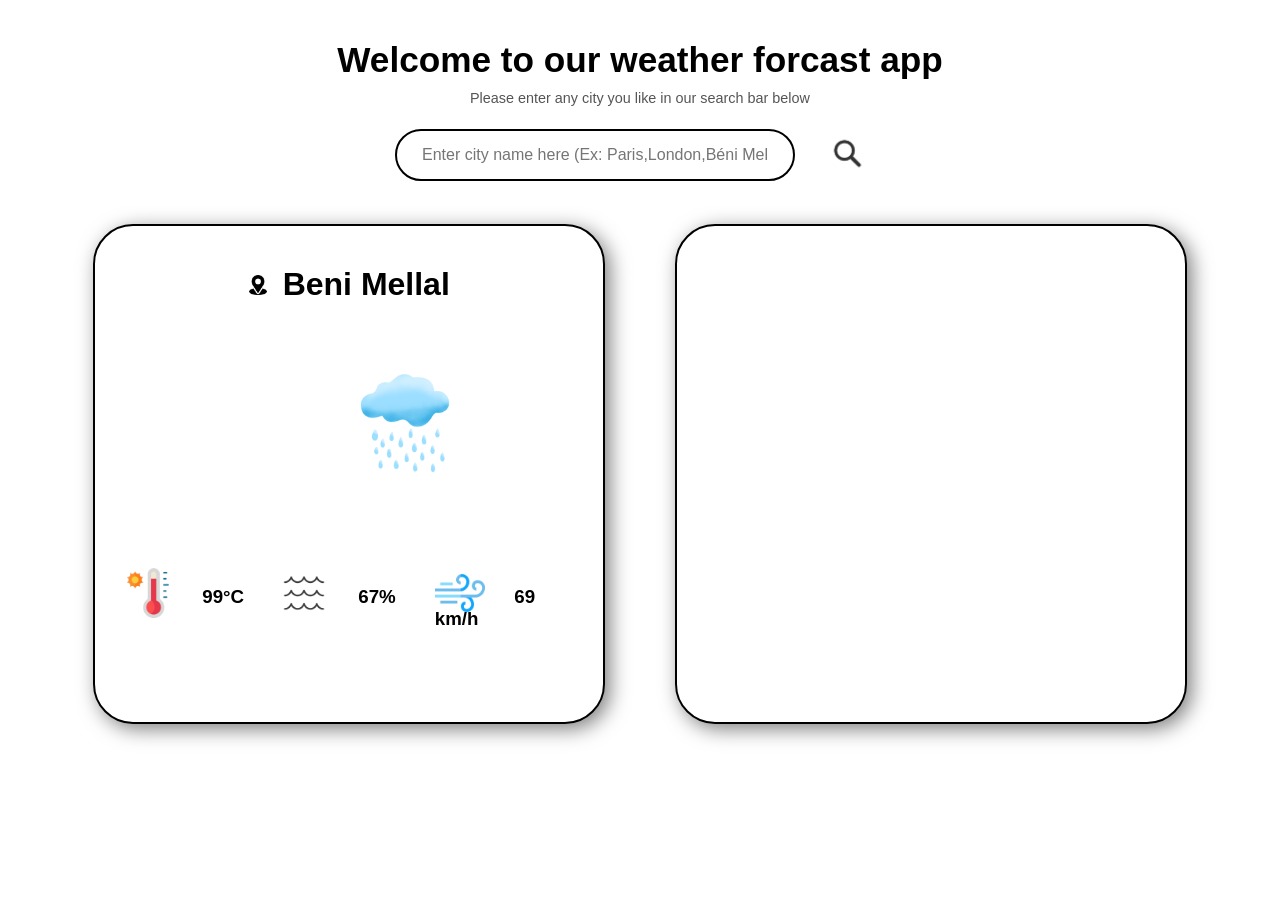
==== page 2/page2.html @ b2486817 "first saved changes" ====
<!DOCTYPE html>
<html lang="en">
    <head>
        <meta charset="UTF-8">
        <meta name="viewport" content="width=device-width, initial-scale=1.0">
        <title>page de recherche</title>
        <link rel="stylesheet" href="style.css">
        <script src="page2.js"></script>
    </head>
    
    <body>
        <div class="intro" style="text-align: center;">
            <h1>Welcome to our <span>weather forcast app</span></h1>
            <p>Please enter any city you like in our search bar below</p>
        </div>  

        <div class="search-bar">
            <input type="text" placeholder="Enter city name here (Ex: Paris,London,Béni Mellal....)">
            <button id="btn-search"><img src="image/vecteezy_reaction-icon-to-posts-on-social-media-and-video-streaming_14203540.png" alt="search"></button>
        </div>
        <div class="contenuCarte">
            <div class="carte-meteo">
            <div class="cityName">
                <img src="image/localisation.png" alt="">
                <h1 class="city">Beni Mellal</h1>
            </div>
            <div class="imgcenter">
                <img src="image/rain.png" alt="teeee">
            </div>
            <div class="etat">
                <div class="temp">
                    <img src="image/temp.png" alt="Temperature">
                    <h3>99°C</h3>
                </div>
                <div class="hummidity">
                    <img src="image/humidity.png" alt="Humidity">
                    <h3>67%</h3>
                </div>
                <div class="windSpeed">
                    <img src="image/vent.png" alt="wind speed">
                    <h3>69 km/h</h3>
                </div>
            </div>

        </div>

        <div class="historique"></div>
        </div>
        

    </body>
</html>
---- page 2/style.css ----
* {
    margin: 0;
    padding: 0;
    box-sizing: border-box;
}


body {
    font-family: Arial, sans-serif;
    display: flex;
    flex-direction: column;
    align-items: center;
}


.intro {
    margin-top: 40px;
    margin-bottom: 10px;
}

.intro h1 {
    font-size: 2.2rem;
    margin-bottom: 10px;
}

.intro span {
    font-weight: bold;
}

.intro p {
    color: #555;
    font-size: 0.9rem;
}

/* SEARCH BAR */
.search-bar {
    display: flex;
    justify-content: center;
    align-items: center;
    gap: 15px;
    margin-bottom: 10px;
}

.search-bar input {
    width: 400px;
    max-width: 70vw;
    padding: 15px 25px;
    border-radius: 40px;
    border: 2px solid black;
    outline: none;
    font-size: 1rem;
}

.search-bar button {
    
    border: none;
    background: white;
    cursor: pointer;

}


.search-bar img {

    height: 75px;
    width: 75px;

}
.search-bar img:hover{
    filter: drop-shadow(5px 5px 10px rgba(0, 0, 0, 0.5));
}

.contenuCarte {
    display: flex;
    justify-content: center; 
    gap: 30px; 
    width: 100%;
    margin-top: 20px;
    height: 500px;
    
    
}
.carte-meteo,
.historique {
    width: 40%;
    min-height: 250px;
    border: 2px solid black;
    background: white;
    border-radius: 40px;
    filter: drop-shadow(5px 5px 10px rgba(0, 0, 0, 0.5));
}


body {
    flex-wrap: wrap;
}


.carte-meteo {
    margin-right: 20px;
}

.historique {
    margin-left: 20px;
}



.carte-meteo,
.historique {
    display: inline-block;
    vertical-align: top;
}


.carte-meteo {
    padding: 20px;
}


.cityName {
    text-align: center;
    margin-bottom: 20px;
    margin-top: 20px;

}

.cityName h1{
    display: inline;
    margin-left: 10px;
}



.etat .temp h3,.etat .hummidity h3,.etat .windSpeed h3{
    display: inline;
    bottom: 15px;
    position: relative;
}


.imgcenter{
    position: relative;
    left: 190px;
    height: 200px;
    width: 200px;
    margin-bottom: 20px;
    
    display:flex;
    justify-content: center;
    align-items: center;
}



                                            /*---------------------PICTURES----------------------------*/
                                            /*---------------------PICTURES----------------------------*/
                                            /*---------------------PICTURES----------------------------*/
                                            /*---------------------PICTURES----------------------------*/


.cityName img{
    width:20px;
    height: 20px;    
}

.imgcenter img{
    width: 100px;
    height: 100px;
    
}
.etat {
    display: flex;
    justify-content: space-around;
    align-items: center;
    margin-top: 45px;
}

.etat .temp ,.etat .hummidity,.etat .windSpeed{
    display: inline;
    height:100px;
    width: 30%;
    bottom: 10px;
    
}
.etat .temp{

}
.etat .temp img{
    width:50px;
    height: 50px;
    margin-right: 25px;
}
.etat .hummidity{

}
.etat .hummidity img{
    width:50px;
    height: 50px;
    margin-right: 25px;
}
.etat .windSpeed{
   

}

.etat .windSpeed img{
    width:50px;
    height: 50px;
    margin-right: 25px;
}

@media (max-width: 768px) {
    .search-bar {
        flex-direction: column;
    }

    .search-bar input {
        width: 100%;
    }

    .carte-meteo,
    .historique {
        width: 90%;
        margin: 10px 0;
        display: block;
    }
}
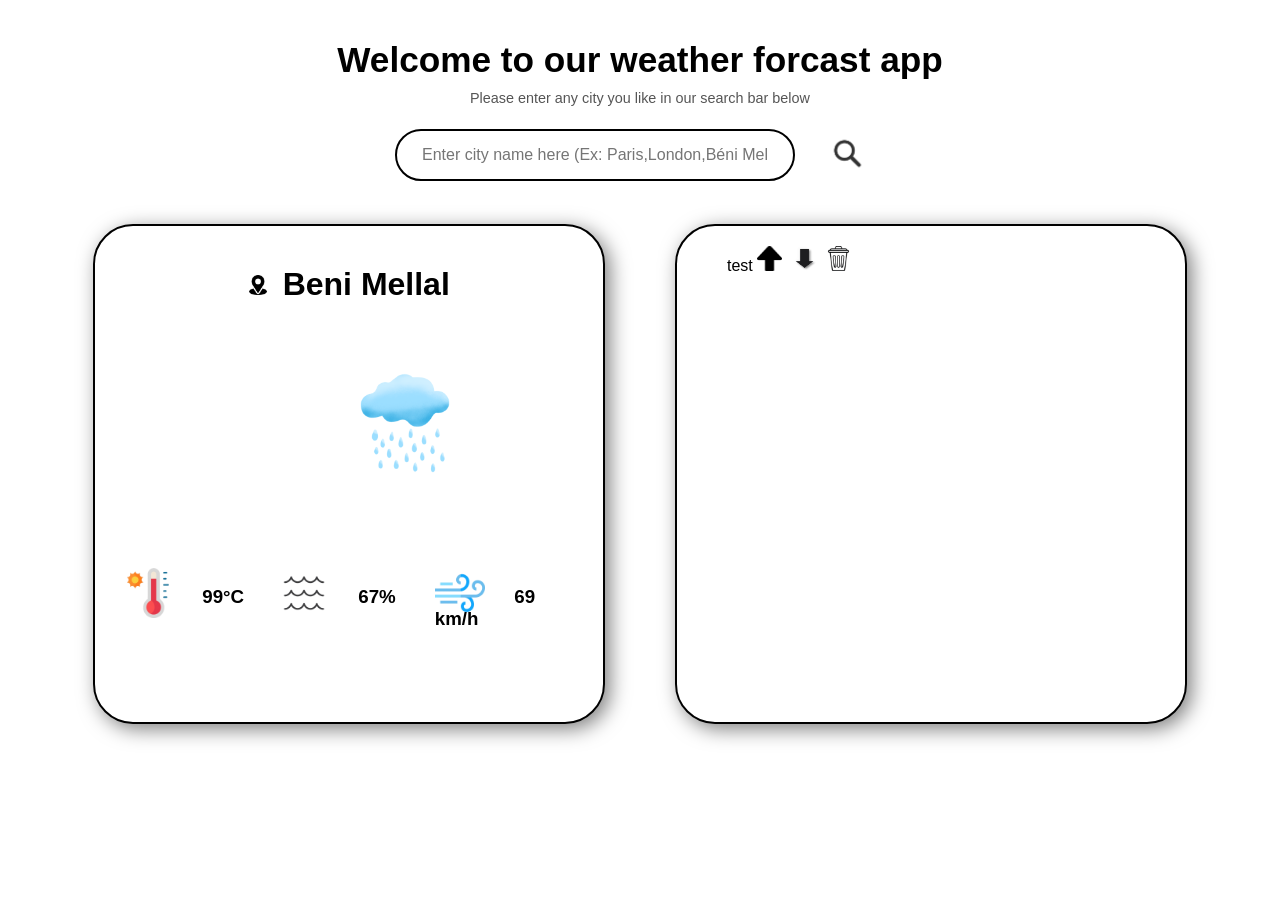
==== commit 40a1127a: "Only JavaScript left, still need some changes in CSS tho" ====
--- a/page 2/page2.html
+++ b/page 2/page2.html
@@ -5,7 +5,7 @@
         <meta name="viewport" content="width=device-width, initial-scale=1.0">
         <title>page de recherche</title>
         <link rel="stylesheet" href="style.css">
-        <script src="page2.js"></script>
+        
     </head>
     
     <body>
@@ -44,9 +44,13 @@
 
         </div>
 
-        <div class="historique"></div>
+        <div class="historique">
+            <ul class="les_historiques">
+                <li>test <button id="up"><img src="image/up_arrow.png" alt="go up"></button>  <button id="down"><img src="image/down_arrow.png" alt="go down"></button>  <button id="delete"><img src="image/delete.png" alt="delete"></button></li>
+            </ul>
+        </div>
         </div>
         
-
+        <script src="page2.js"></script>
     </body>
 </html>
--- a/page 2/style.css
+++ b/page 2/style.css
@@ -152,6 +152,29 @@
     align-items: center;
 }
 
+/*---------------------------------HISTORIQUE--------------------*/
+
+.les_historiques{
+    margin-top: 20px;
+    margin-left: 50px;
+    height: 15px;
+    top: 40px;
+}
+
+
+.les_historiques li{
+
+    display: inline;
+    position: relative;
+}
+
+.les_historiques button{
+    border: none;
+    background: white;
+    cursor: pointer;
+    margin-right: 5px;
+}
+
 
 
                                             /*---------------------PICTURES----------------------------*/
@@ -209,6 +232,13 @@
     width:50px;
     height: 50px;
     margin-right: 25px;
+}
+
+
+
+.les_historiques img{
+    width:25px;
+    height: 25px;
 }
 
 @media (max-width: 768px) {
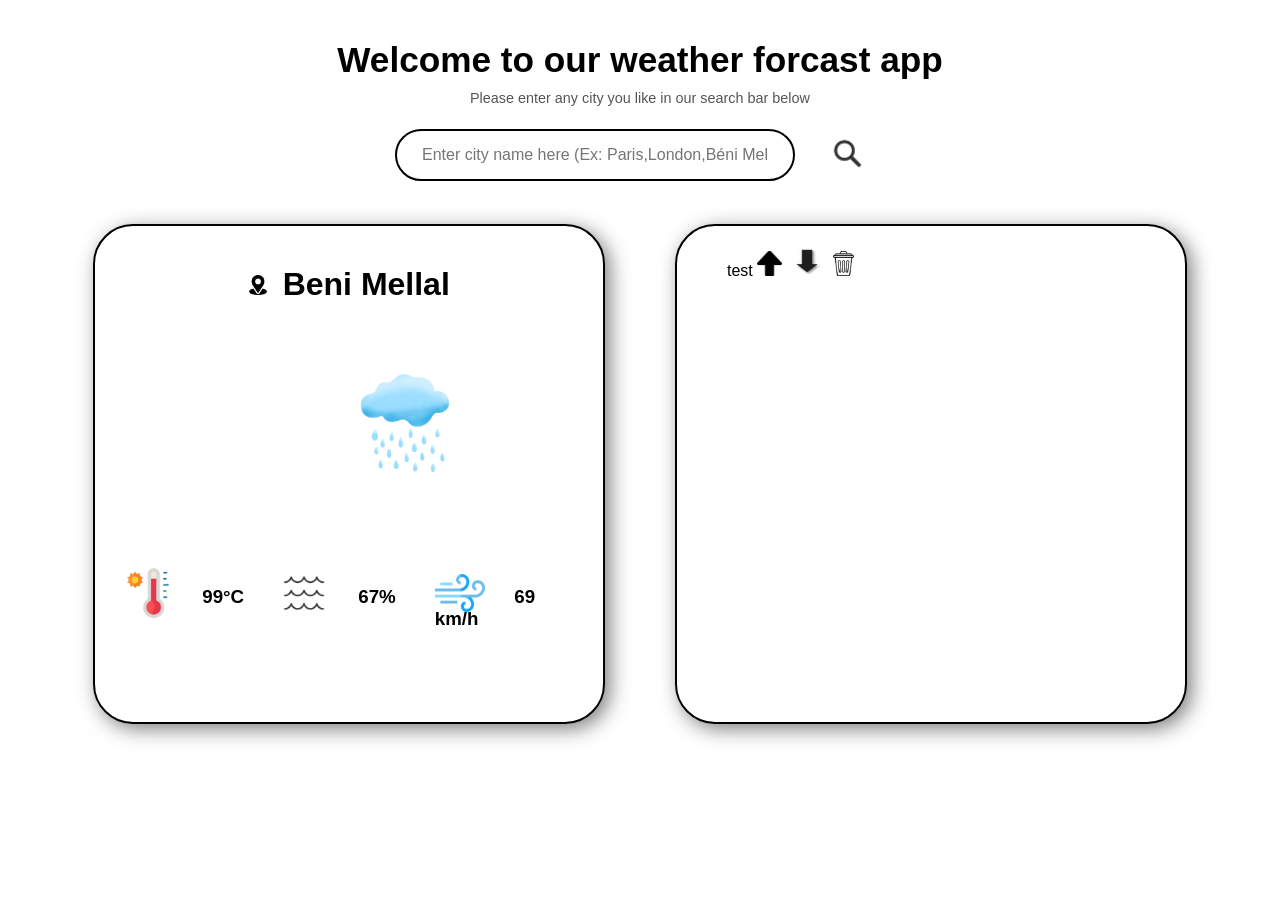
==== commit 3397253f: "small change" ====
--- a/page 2/page2.html
+++ b/page 2/page2.html
@@ -50,7 +50,7 @@
             </ul>
         </div>
         </div>
+        <script src="page2.js"></script>
         
-        <script src="page2.js"></script>
     </body>
 </html>
--- a/page 2/style.css
+++ b/page 2/style.css
@@ -241,6 +241,11 @@
     height: 25px;
 }
 
+#down img{
+    width: 30px;
+    height: 30px;
+}
+
 @media (max-width: 768px) {
     .search-bar {
         flex-direction: column;
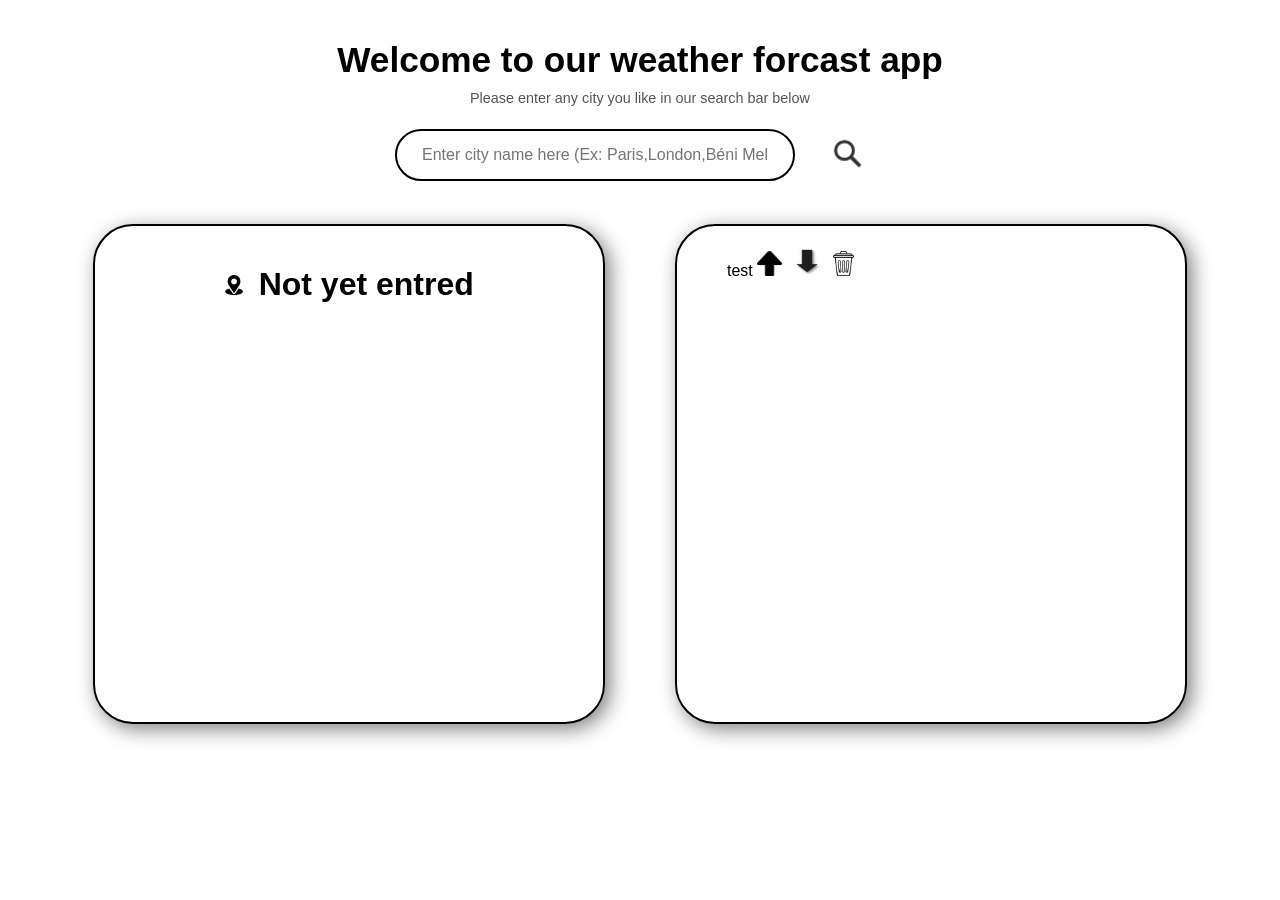
==== commit 4be76239: "finally added JavaScript on the content area of the weather info" ====
--- a/page 2/page2.html
+++ b/page 2/page2.html
@@ -5,6 +5,7 @@
         <meta name="viewport" content="width=device-width, initial-scale=1.0">
         <title>page de recherche</title>
         <link rel="stylesheet" href="style.css">
+        <link rel="shortcut icon" href="image/drizzle.png" type="image/x-icon">
         
     </head>
     
@@ -15,32 +16,41 @@
         </div>  
 
         <div class="search-bar">
-            <input type="text" placeholder="Enter city name here (Ex: Paris,London,Béni Mellal....)">
+            <input type="text" placeholder="Enter city name here (Ex: Paris,London,Béni Mellal....)" id="txt">
             <button id="btn-search"><img src="image/vecteezy_reaction-icon-to-posts-on-social-media-and-video-streaming_14203540.png" alt="search"></button>
         </div>
+
+        <div class="errorsMSG">
+            <p>Wrong or invalide city name</p>
+        </div>
+
         <div class="contenuCarte">
             <div class="carte-meteo">
             <div class="cityName">
                 <img src="image/localisation.png" alt="">
-                <h1 class="city">Beni Mellal</h1>
+                <h1 class="city">Not yet entred</h1>
             </div>
-            <div class="imgcenter">
-                <img src="image/rain.png" alt="teeee">
-            </div>
-            <div class="etat">
-                <div class="temp">
-                    <img src="image/temp.png" alt="Temperature">
-                    <h3>99°C</h3>
-                </div>
-                <div class="hummidity">
-                    <img src="image/humidity.png" alt="Humidity">
-                    <h3>67%</h3>
-                </div>
-                <div class="windSpeed">
-                    <img src="image/vent.png" alt="wind speed">
-                    <h3>69 km/h</h3>
+            <div class="weatherChart"> 
+                    <div class="imgcenter">
+                        <img src="" alt="" class="WeatherImg">
+                        
+                    </div>
+                <div class="etat">
+                    <div class="temp">
+                        <img src="image/temp.png" alt="Temperature">
+                        <h3 class="T"></h3>
+                    </div>
+                    <div class="hummidity">
+                        <img src="image/humidity.png" alt="Humidity">
+                        <h3 class="H"></h3>
+                    </div>
+                    <div class="windSpeed">
+                        <img src="image/vent.png" alt="wind speed">
+                        <h3 class="WS"></h3>
+                    </div>
                 </div>
             </div>
+           
 
         </div>
 
--- a/page 2/style.css
+++ b/page 2/style.css
@@ -71,6 +71,26 @@
     filter: drop-shadow(5px 5px 10px rgba(0, 0, 0, 0.5));
 }
 
+
+
+/*------------------------------------ERROR DIV------------------*/
+
+.errorsMSG{
+
+    display: none;
+    border: red solid 3px;
+    background-color: #f48989;
+    border-radius: 40px;
+    height: 45px;
+    text-align: center;
+    width: 250px;
+
+}
+
+.errorsMSG p{
+    margin-top: 9px;
+}
+
 .contenuCarte {
     display: flex;
     justify-content: center; 
@@ -246,6 +266,10 @@
     height: 30px;
 }
 
+.weatherChart{
+    display: none;
+}
+
 @media (max-width: 768px) {
     .search-bar {
         flex-direction: column;
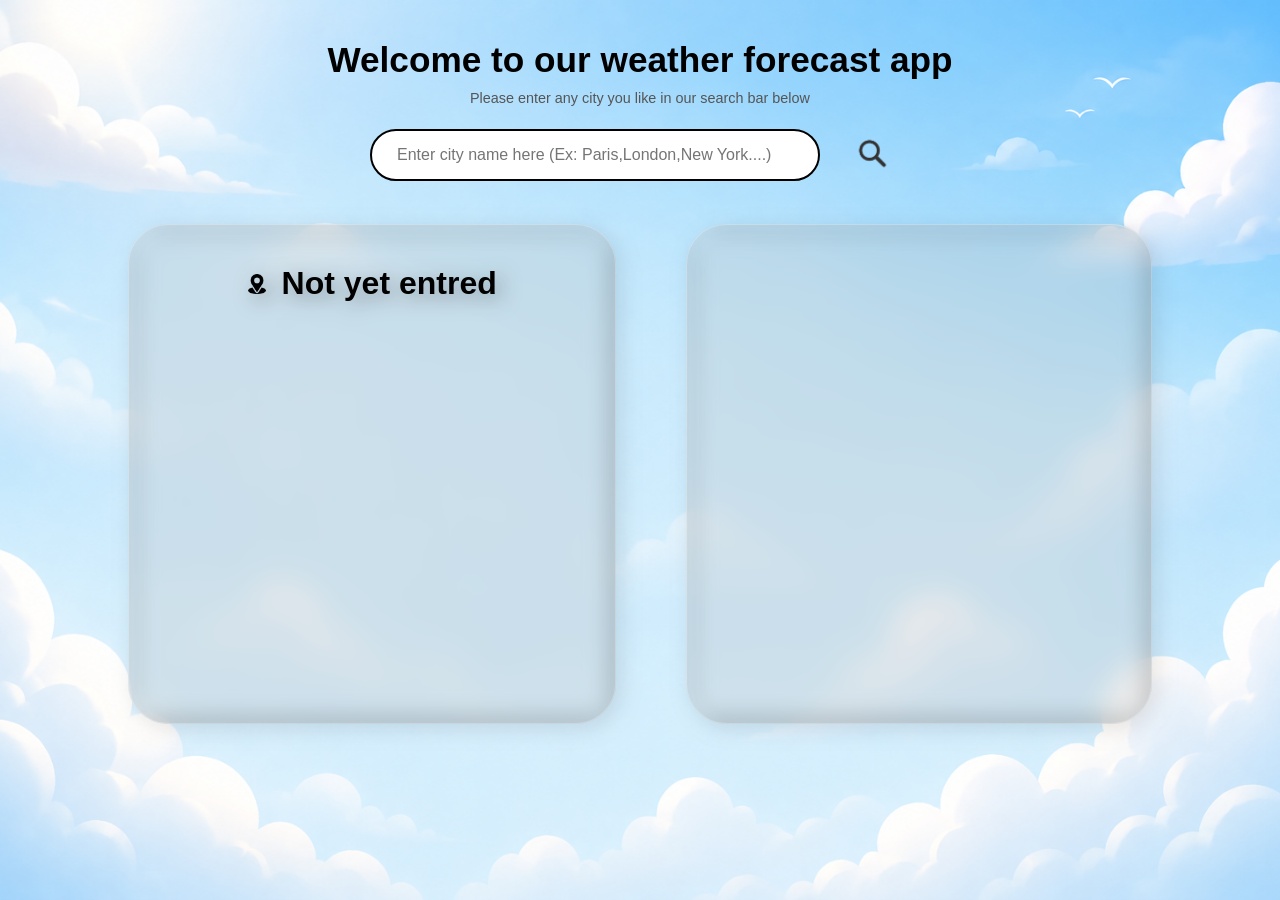
==== commit 7228528c: "JavaScript adjusment" ====
--- a/page 2/page2.html
+++ b/page 2/page2.html
@@ -11,18 +11,23 @@
     
     <body>
         <div class="intro" style="text-align: center;">
-            <h1>Welcome to our <span>weather forcast app</span></h1>
+            <h1>Welcome to our <span>weather forecast app</span></h1>
             <p>Please enter any city you like in our search bar below</p>
         </div>  
 
         <div class="search-bar">
-            <input type="text" placeholder="Enter city name here (Ex: Paris,London,Béni Mellal....)" id="txt">
-            <button id="btn-search"><img src="image/vecteezy_reaction-icon-to-posts-on-social-media-and-video-streaming_14203540.png" alt="search"></button>
+            <input type="text" placeholder="Enter city name here (Ex: Paris,London,New York....)" id="txt">
+            <button id="btn-search" title="search"><img src="image/vecteezy_reaction-icon-to-posts-on-social-media-and-video-streaming_14203540.png" alt="search"></button>
         </div>
-
         <div class="errorsMSG">
-            <p>Wrong or invalide city name</p>
+            <div class="errorsMSG_Name">
+                <p>Wrong or invalid city name</p>
+            </div>
+            <div class="errorsMSG_Fetch">
+                <p>Unknown API error</p>
+            </div>
         </div>
+        
 
         <div class="contenuCarte">
             <div class="carte-meteo">
@@ -53,10 +58,10 @@
            
 
         </div>
-
+        <!-------------------------------Historique PART-------------------------------->
         <div class="historique">
             <ul class="les_historiques">
-                <li>test <button id="up"><img src="image/up_arrow.png" alt="go up"></button>  <button id="down"><img src="image/down_arrow.png" alt="go down"></button>  <button id="delete"><img src="image/delete.png" alt="delete"></button></li>
+                
             </ul>
         </div>
         </div>
--- a/page 2/style.css
+++ b/page 2/style.css
@@ -11,6 +11,12 @@
     display: flex;
     flex-direction: column;
     align-items: center;
+    background-image: url("image/background.png");
+    background-size: cover;
+    background-position: center;
+    background-repeat: no-repeat;
+    flex-wrap: wrap;
+    min-height: 100vh;
 }
 
 
@@ -43,7 +49,7 @@
 }
 
 .search-bar input {
-    width: 400px;
+    width: 450px;
     max-width: 70vw;
     padding: 15px 25px;
     border-radius: 40px;
@@ -55,7 +61,7 @@
 .search-bar button {
     
     border: none;
-    background: white;
+    background: transparent;
     cursor: pointer;
 
 }
@@ -75,8 +81,9 @@
 
 /*------------------------------------ERROR DIV------------------*/
 
-.errorsMSG{
-
+
+
+.errorsMSG_Name, .errorsMSG_Fetch{
     display: none;
     border: red solid 3px;
     background-color: #f48989;
@@ -84,7 +91,6 @@
     height: 45px;
     text-align: center;
     width: 250px;
-
 }
 
 .errorsMSG p{
@@ -95,7 +101,7 @@
     display: flex;
     justify-content: center; 
     gap: 30px; 
-    width: 100%;
+    width: 80%;
     margin-top: 20px;
     height: 500px;
     
@@ -103,18 +109,15 @@
 }
 .carte-meteo,
 .historique {
-    width: 40%;
+    width: 100%;
     min-height: 250px;
-    border: 2px solid black;
-    background: white;
     border-radius: 40px;
     filter: drop-shadow(5px 5px 10px rgba(0, 0, 0, 0.5));
-}
-
-
-body {
-    flex-wrap: wrap;
-}
+    background: rgba(255,255,255,0.18);
+    backdrop-filter: blur(14px);
+    border: 1px solid rgba(255,255,255,0.25);
+}
+
 
 
 .carte-meteo {
@@ -161,38 +164,52 @@
 
 
 .imgcenter{
-    position: relative;
-    left: 190px;
-    height: 200px;
-    width: 200px;
-    margin-bottom: 20px;
-    
     display:flex;
-    justify-content: center;
-    align-items: center;
+    justify-content:center;
+    align-items:center;
+    margin: 0 auto 20px auto;
+    height:200px;
+    width:200px;
 }
 
 /*---------------------------------HISTORIQUE--------------------*/
 
 .les_historiques{
     margin-top: 20px;
-    margin-left: 50px;
-    height: 15px;
+    margin-left: 27px;
+    
     top: 40px;
-}
+    list-style: none;
+}
+
 
 
 .les_historiques li{
 
-    display: inline;
-    position: relative;
+    display: flex;
+    
+    align-items: center;
+    padding: 0 20px;
+    max-width: 570px;
+    background: rgba(255,255,255,0.18);
+    backdrop-filter: blur(14px);
+    border: 1px solid rgba(255,255,255,0.25);
+    border-radius: 40px;
+    height: 55px;
+    justify-content: space-between;
+    
 }
 
 .les_historiques button{
     border: none;
-    background: white;
+    background: transparent;
     cursor: pointer;
-    margin-right: 5px;
+     
+}
+.les_historiques .controleBTN{
+    display:flex;
+    gap:10px;
+    margin-left:auto;
 }
 
 
@@ -221,32 +238,25 @@
 }
 
 .etat .temp ,.etat .hummidity,.etat .windSpeed{
-    display: inline;
+    
     height:100px;
     width: 30%;
     bottom: 10px;
     
 }
-.etat .temp{
-
-}
+
 .etat .temp img{
     width:50px;
     height: 50px;
     margin-right: 25px;
 }
-.etat .hummidity{
-
-}
+
 .etat .hummidity img{
     width:50px;
     height: 50px;
     margin-right: 25px;
 }
-.etat .windSpeed{
-   
-
-}
+
 
 .etat .windSpeed img{
     width:50px;
@@ -261,7 +271,7 @@
     height: 25px;
 }
 
-#down img{
+.down img{
     width: 30px;
     height: 30px;
 }
@@ -285,4 +295,13 @@
         margin: 10px 0;
         display: block;
     }
-}+
+    .contenuCarte{
+    flex-direction: column;
+    align-items:center;
+    height:auto;
+}
+}
+li{
+    margin-top: 20px;
+}
